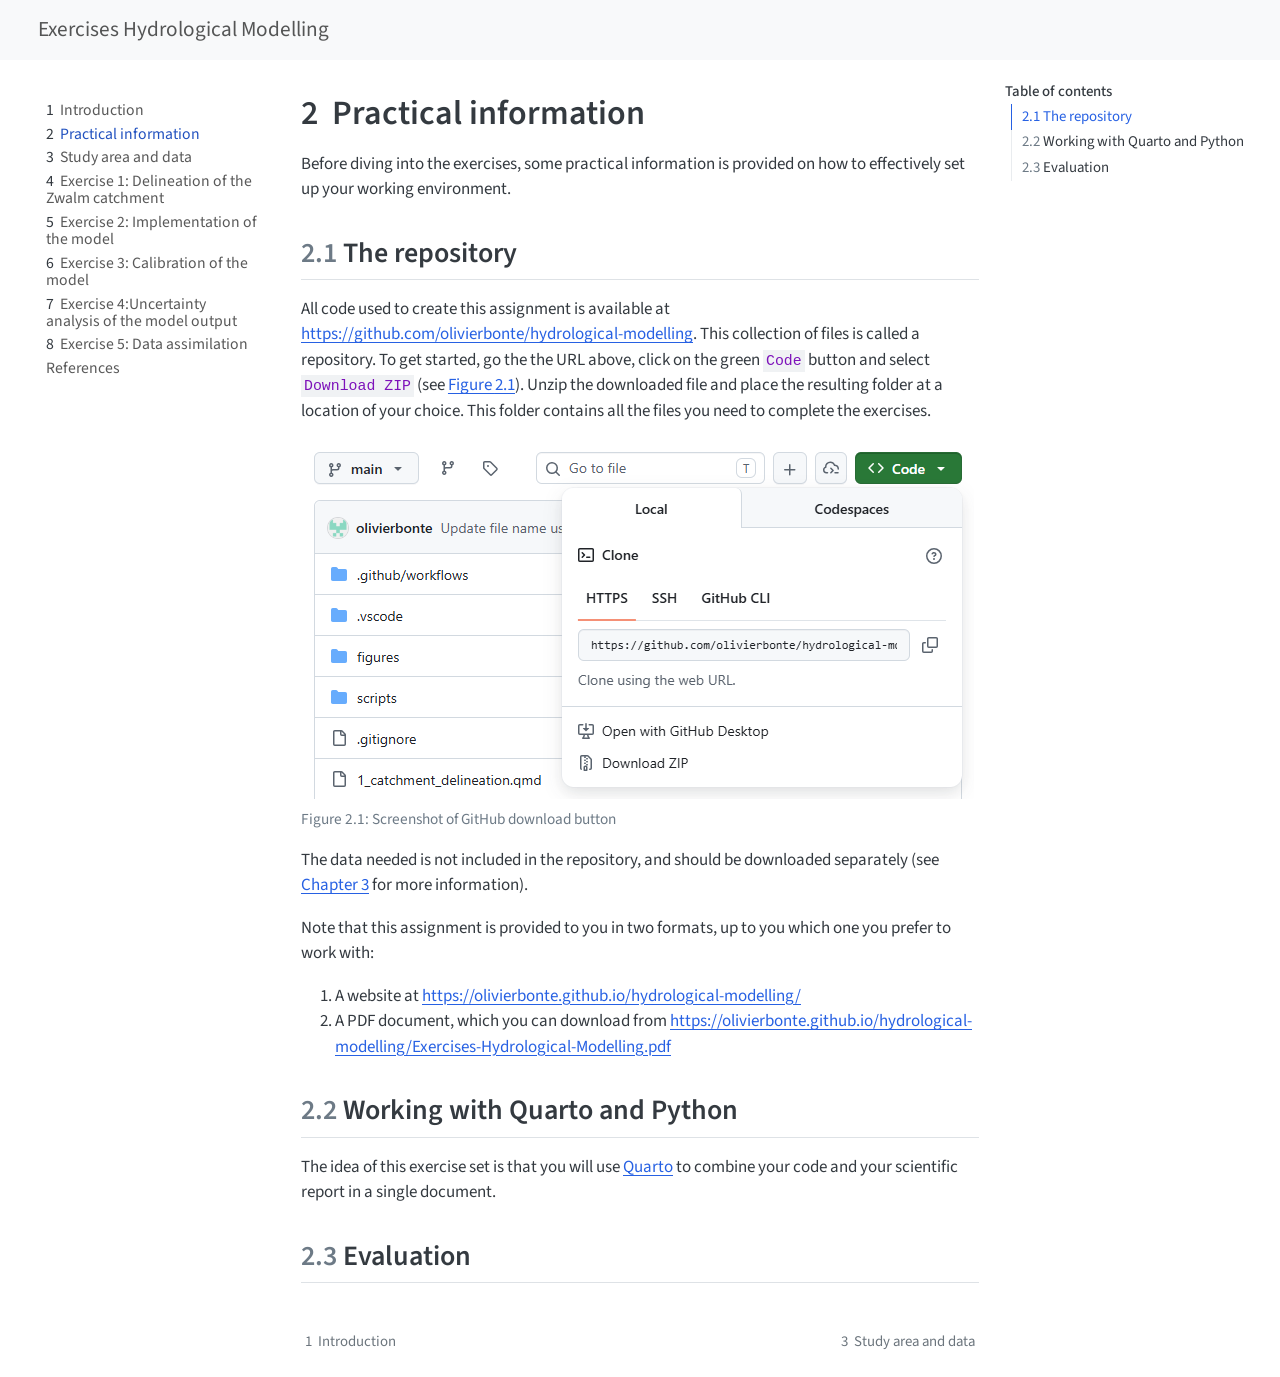
==== 0_practical_info.html @ b07ac57c "Built site for gh-pages" ====
<!DOCTYPE html>
<html xmlns="http://www.w3.org/1999/xhtml" lang="en" xml:lang="en"><head>

<meta charset="utf-8">
<meta name="generator" content="quarto-1.9.37">

<meta name="viewport" content="width=device-width, initial-scale=1.0, user-scalable=yes">


<title>2&nbsp; Practical information – Exercises Hydrological Modelling</title>
<style>
/* Default styles provided by pandoc.
** See https://pandoc.org/MANUAL.html#variables-for-html for config info.
*/
code{white-space: pre-wrap;}
span.smallcaps{font-variant: small-caps;}
div.columns{display: flex; gap: min(4vw, 1.5em);}
div.column{flex: auto; overflow-x: auto;}
div.hanging-indent{margin-left: 1.5em; text-indent: -1.5em;}
ul.task-list{list-style: none;}
ul.task-list li input[type="checkbox"] {
  width: 0.8em;
  margin: 0 0.8em 0.2em -1em; /* quarto-specific, see https://github.com/quarto-dev/quarto-cli/issues/4556 */ 
  vertical-align: middle;
}
</style>


<script src="site_libs/quarto-nav/quarto-nav.js"></script>
<script src="site_libs/quarto-nav/headroom.min.js"></script>
<script src="site_libs/clipboard/clipboard.min.js"></script>
<script src="site_libs/quarto-search/autocomplete.umd.js"></script>
<script src="site_libs/quarto-search/fuse.min.js"></script>
<script src="site_libs/quarto-search/quarto-search.js"></script>
<meta name="quarto:offset" content="./">
<link href="./0_study_area_and_data.html" rel="next">
<link href="./index.html" rel="prev">
<script src="site_libs/quarto-html/quarto.js" type="module"></script>
<script src="site_libs/quarto-html/tabsets/tabsets.js" type="module"></script>
<script src="site_libs/quarto-html/popper.min.js"></script>
<script src="site_libs/quarto-html/tippy.umd.min.js"></script>
<script src="site_libs/quarto-html/anchor.min.js"></script>
<link href="site_libs/quarto-html/tippy.css" rel="stylesheet">
<link href="site_libs/quarto-html/quarto-syntax-highlighting-7f8f88aac4f3542376d5c11b86a4c14d.css" rel="stylesheet" id="quarto-text-highlighting-styles">
<script src="site_libs/bootstrap/bootstrap.min.js"></script>
<link href="site_libs/bootstrap/bootstrap-icons.css" rel="stylesheet">
<link href="site_libs/bootstrap/bootstrap-544537484d1132e2332c9966fc148d9a.min.css" rel="stylesheet" append-hash="true" id="quarto-bootstrap" data-mode="light">
<script id="quarto-search-options" type="application/json">{
  "location": "navbar",
  "copy-button": false,
  "collapse-after": 3,
  "panel-placement": "end",
  "type": "overlay",
  "limit": 50,
  "keyboard-shortcut": [
    "f",
    "/",
    "s"
  ],
  "show-item-context": false,
  "language": {
    "search-no-results-text": "No results",
    "search-matching-documents-text": "matching documents",
    "search-copy-link-title": "Copy link to search",
    "search-hide-matches-text": "Hide additional matches",
    "search-more-match-text": "more match in this document",
    "search-more-matches-text": "more matches in this document",
    "search-clear-button-title": "Clear",
    "search-text-placeholder": "",
    "search-detached-cancel-button-title": "Cancel",
    "search-submit-button-title": "Submit",
    "search-label": "Search"
  }
}</script>


</head>

<body class="nav-sidebar floating nav-fixed quarto-light">

<div id="quarto-search-results"></div>
  <header id="quarto-header" class="headroom fixed-top">
    <nav class="navbar navbar-expand-lg " data-bs-theme="dark">
      <div class="navbar-container container-fluid">
      <div class="navbar-brand-container mx-auto">
    <a href="./index.html" class="navbar-brand navbar-brand-logo">
    <img src="./figures/logo_H-CEL_no_background.svg" alt="" class="navbar-logo light-content">
    <img src="./figures/logo_H-CEL_no_background.svg" alt="" class="navbar-logo dark-content">
    </a>
    <a class="navbar-brand" href="./index.html">
    <span class="navbar-title">Exercises Hydrological Modelling</span>
    </a>
  </div>
        <div class="quarto-navbar-tools tools-end">
    <a href="https://github.com/olivierbonte/quarto_template_ugent" title="Source Code" class="quarto-navigation-tool px-1" aria-label="Source Code"><i class="bi bi-github"></i></a>
    <a href="./Exercises-Hydrological-Modelling.pdf" title="Download PDF" class="quarto-navigation-tool px-1" aria-label="Download PDF"><i class="bi bi-file-pdf"></i></a>
</div>
          <div id="quarto-search" class="" title="Search"></div>
      </div> <!-- /container-fluid -->
    </nav>
  <nav class="quarto-secondary-nav">
    <div class="container-fluid d-flex">
      <button type="button" class="quarto-btn-toggle btn" data-bs-toggle="collapse" role="button" data-bs-target=".quarto-sidebar-collapse-item" aria-controls="quarto-sidebar" aria-expanded="false" aria-label="Toggle sidebar navigation" onclick="if (window.quartoToggleHeadroom) { window.quartoToggleHeadroom(); }">
        <i class="bi bi-layout-text-sidebar-reverse"></i>
      </button>
        <nav class="quarto-page-breadcrumbs" aria-label="breadcrumb"><ol class="breadcrumb"><li class="breadcrumb-item"><a href="./0_practical_info.html"><span class="chapter-number">2</span>&nbsp; <span class="chapter-title">Practical information</span></a></li></ol></nav>
        <a class="flex-grow-1" role="navigation" data-bs-toggle="collapse" data-bs-target=".quarto-sidebar-collapse-item" aria-controls="quarto-sidebar" aria-expanded="false" aria-label="Toggle sidebar navigation" onclick="if (window.quartoToggleHeadroom) { window.quartoToggleHeadroom(); }">      
        </a>
    </div>
  </nav>
</header>
<!-- content -->
<div id="quarto-content" class="quarto-container page-columns page-rows-contents page-layout-article page-navbar">
<!-- sidebar -->
  <nav id="quarto-sidebar" class="sidebar collapse collapse-horizontal quarto-sidebar-collapse-item sidebar-navigation floating overflow-auto">
    <div class="sidebar-menu-container"> 
    <ul class="list-unstyled mt-1">
        <li class="sidebar-item">
  <div class="sidebar-item-container"> 
  <a href="./index.html" class="sidebar-item-text sidebar-link">
 <span class="menu-text"><span class="chapter-number">1</span>&nbsp; <span class="chapter-title">Introduction</span></span></a>
  </div>
</li>
        <li class="sidebar-item">
  <div class="sidebar-item-container"> 
  <a href="./0_practical_info.html" class="sidebar-item-text sidebar-link active">
 <span class="menu-text"><span class="chapter-number">2</span>&nbsp; <span class="chapter-title">Practical information</span></span></a>
  </div>
</li>
        <li class="sidebar-item">
  <div class="sidebar-item-container"> 
  <a href="./0_study_area_and_data.html" class="sidebar-item-text sidebar-link">
 <span class="menu-text"><span class="chapter-number">3</span>&nbsp; <span class="chapter-title">Study area and data</span></span></a>
  </div>
</li>
        <li class="sidebar-item">
  <div class="sidebar-item-container"> 
  <a href="./1_catchment_delineation.html" class="sidebar-item-text sidebar-link">
 <span class="menu-text"><span class="chapter-number">4</span>&nbsp; <span class="chapter-title">Exercise 1: Delineation of the Zwalm catchment</span></span></a>
  </div>
</li>
        <li class="sidebar-item">
  <div class="sidebar-item-container"> 
  <a href="./2_model_implementation.html" class="sidebar-item-text sidebar-link">
 <span class="menu-text"><span class="chapter-number">5</span>&nbsp; <span class="chapter-title">Exercise 2: Implementation of the model</span></span></a>
  </div>
</li>
        <li class="sidebar-item">
  <div class="sidebar-item-container"> 
  <a href="./3_model_calibration.html" class="sidebar-item-text sidebar-link">
 <span class="menu-text"><span class="chapter-number">6</span>&nbsp; <span class="chapter-title">Exercise 3: Calibration of the model</span></span></a>
  </div>
</li>
        <li class="sidebar-item">
  <div class="sidebar-item-container"> 
  <a href="./4_model_uncertainty.html" class="sidebar-item-text sidebar-link">
 <span class="menu-text"><span class="chapter-number">7</span>&nbsp; <span class="chapter-title">Exercise 4:Uncertainty analysis of the model output</span></span></a>
  </div>
</li>
        <li class="sidebar-item">
  <div class="sidebar-item-container"> 
  <a href="./5_data_assimilation.html" class="sidebar-item-text sidebar-link">
 <span class="menu-text"><span class="chapter-number">8</span>&nbsp; <span class="chapter-title">Exercise 5: Data assimilation</span></span></a>
  </div>
</li>
        <li class="sidebar-item">
  <div class="sidebar-item-container"> 
  <a href="./references.html" class="sidebar-item-text sidebar-link">
 <span class="menu-text">References</span></a>
  </div>
</li>
    </ul>
    </div>
</nav>
<div id="quarto-sidebar-glass" class="quarto-sidebar-collapse-item" data-bs-toggle="collapse" data-bs-target=".quarto-sidebar-collapse-item"></div>
<!-- margin-sidebar -->
    <div id="quarto-margin-sidebar" class="sidebar margin-sidebar">
        <nav id="TOC" role="doc-toc" class="toc-active">
    <h2 id="toc-title">Table of contents</h2>
   
  <ul>
  <li><a href="#the-repository" id="toc-the-repository" class="nav-link active" data-scroll-target="#the-repository"><span class="header-section-number">2.1</span> The repository</a></li>
  <li><a href="#working-with-quarto-and-python" id="toc-working-with-quarto-and-python" class="nav-link" data-scroll-target="#working-with-quarto-and-python"><span class="header-section-number">2.2</span> Working with Quarto and Python</a></li>
  <li><a href="#evaluation" id="toc-evaluation" class="nav-link" data-scroll-target="#evaluation"><span class="header-section-number">2.3</span> Evaluation</a></li>
  </ul>
</nav>
    </div>
<!-- main -->
<main class="content" id="quarto-document-content">

<header id="title-block-header" class="quarto-title-block default">
<div class="quarto-title">
<h1 class="title"><span class="chapter-number">2</span>&nbsp; <span class="chapter-title">Practical information</span></h1>
</div>



<div class="quarto-title-meta">

    
  
    
  </div>
  


</header>


<p>Before diving into the exercises, some practical information is provided on how to effectively set up your working environment.</p>
<section id="the-repository" class="level2" data-number="2.1">
<h2 data-number="2.1" class="anchored" data-anchor-id="the-repository"><span class="header-section-number">2.1</span> The repository</h2>
<p>All code used to create this assignment is available at <a href="https://github.com/olivierbonte/hydrological-modelling">https://github.com/olivierbonte/hydrological-modelling</a>. This collection of files is called a repository. To get started, go the the URL above, click on the green <code>Code</code> button and select <code>Download ZIP</code> (see <a href="#fig-screenshot-download-button" class="quarto-xref">Figure&nbsp;<span>2.1</span></a>). Unzip the downloaded file and place the resulting folder at a location of your choice. This folder contains all the files you need to complete the exercises.</p>
<div id="fig-screenshot-download-button" class="quarto-float quarto-figure quarto-figure-center anchored">
<figure class="quarto-float quarto-float-fig figure">
<div aria-describedby="fig-screenshot-download-button-caption-0ceaefa1-69ba-4598-a22c-09a6ac19f8ca">
<img src="figures/screenshot_github_download.png" class="img-fluid figure-img">
</div>
<figcaption class="quarto-float-caption-bottom quarto-float-caption quarto-float-fig" id="fig-screenshot-download-button-caption-0ceaefa1-69ba-4598-a22c-09a6ac19f8ca">
Figure&nbsp;2.1: Screenshot of GitHub download button
</figcaption>
</figure>
</div>
<p>The data needed is not included in the repository, and should be downloaded separately (see <a href="0_study_area_and_data.html" class="quarto-xref"><span>Chapter 3</span></a> for more information).</p>
<p>Note that this assignment is provided to you in two formats, up to you which one you prefer to work with:</p>
<ol type="1">
<li>A website at <a href="https://olivierbonte.github.io/hydrological-modelling/">https://olivierbonte.github.io/hydrological-modelling/</a></li>
<li>A PDF document, which you can download from <a href="https://olivierbonte.github.io/hydrological-modelling/Exercises-Hydrological-Modelling.pdf">https://olivierbonte.github.io/hydrological-modelling/Exercises-Hydrological-Modelling.pdf</a></li>
</ol>
</section>
<section id="working-with-quarto-and-python" class="level2" data-number="2.2">
<h2 data-number="2.2" class="anchored" data-anchor-id="working-with-quarto-and-python"><span class="header-section-number">2.2</span> Working with Quarto and Python</h2>
<p>The idea of this exercise set is that you will use <a href="https://quarto.org/">Quarto</a> to combine your code and your scientific report in a single document.</p>
</section>
<section id="evaluation" class="level2" data-number="2.3">
<h2 data-number="2.3" class="anchored" data-anchor-id="evaluation"><span class="header-section-number">2.3</span> Evaluation</h2>


</section>

</main> <!-- /main -->
<script id="quarto-html-after-body" type="application/javascript">
  window.document.addEventListener("DOMContentLoaded", function (event) {
    const icon = "";
    const anchorJS = new window.AnchorJS();
    anchorJS.options = {
      placement: 'right',
      icon: icon
    };
    anchorJS.add('.anchored');
    const isCodeAnnotation = (el) => {
      for (const clz of el.classList) {
        if (clz.startsWith('code-annotation-')) {                     
          return true;
        }
      }
      return false;
    }
    const onCopySuccess = function(e) {
      // button target
      const button = e.trigger;
      // don't keep focus
      button.blur();
      // flash "checked"
      button.classList.add('code-copy-button-checked');
      var currentTitle = button.getAttribute("title");
      button.setAttribute("title", "Copied!");
      let tooltip;
      if (window.bootstrap) {
        button.setAttribute("data-bs-toggle", "tooltip");
        button.setAttribute("data-bs-placement", "left");
        button.setAttribute("data-bs-title", "Copied!");
        tooltip = new bootstrap.Tooltip(button, 
          { trigger: "manual", 
            customClass: "code-copy-button-tooltip",
            offset: [0, -8]});
        tooltip.show();    
      }
      setTimeout(function() {
        if (tooltip) {
          tooltip.hide();
          button.removeAttribute("data-bs-title");
          button.removeAttribute("data-bs-toggle");
          button.removeAttribute("data-bs-placement");
        }
        button.setAttribute("title", currentTitle);
        button.classList.remove('code-copy-button-checked');
      }, 1000);
      // clear code selection
      e.clearSelection();
    }
    const getTextToCopy = function(trigger) {
      const outerScaffold = trigger.parentElement.cloneNode(true);
      const codeEl = outerScaffold.querySelector('code');
      for (const childEl of codeEl.children) {
        if (isCodeAnnotation(childEl)) {
          childEl.remove();
        }
      }
      return codeEl.innerText;
    }
    const clipboard = new window.ClipboardJS('.code-copy-button:not([data-in-quarto-modal])', {
      text: getTextToCopy
    });
    clipboard.on('success', onCopySuccess);
    if (window.document.getElementById('quarto-embedded-source-code-modal')) {
      const clipboardModal = new window.ClipboardJS('.code-copy-button[data-in-quarto-modal]', {
        text: getTextToCopy,
        container: window.document.getElementById('quarto-embedded-source-code-modal')
      });
      clipboardModal.on('success', onCopySuccess);
    }
      var localhostRegex = new RegExp(/^(?:http|https):\/\/localhost\:?[0-9]*\//);
      var mailtoRegex = new RegExp(/^mailto:/);
        var filterRegex = new RegExp('/' + window.location.host + '/');
      var isInternal = (href) => {
          return filterRegex.test(href) || localhostRegex.test(href) || mailtoRegex.test(href);
      }
      // Inspect non-navigation links and adorn them if external
     var links = window.document.querySelectorAll('a[href]:not(.nav-link):not(.navbar-brand):not(.toc-action):not(.sidebar-link):not(.sidebar-item-toggle):not(.pagination-link):not(.no-external):not([aria-hidden]):not(.dropdown-item):not(.quarto-navigation-tool):not(.about-link)');
      for (var i=0; i<links.length; i++) {
        const link = links[i];
        if (!isInternal(link.href)) {
          // undo the damage that might have been done by quarto-nav.js in the case of
          // links that we want to consider external
          if (link.dataset.originalHref !== undefined) {
            link.href = link.dataset.originalHref;
          }
        }
      }
    function tippyHover(el, contentFn, onTriggerFn, onUntriggerFn) {
      const config = {
        allowHTML: true,
        maxWidth: 500,
        delay: 100,
        arrow: false,
        appendTo: function(el) {
            return el.parentElement;
        },
        interactive: true,
        interactiveBorder: 10,
        theme: 'quarto',
        placement: 'bottom-start',
      };
      if (contentFn) {
        config.content = contentFn;
      }
      if (onTriggerFn) {
        config.onTrigger = onTriggerFn;
      }
      if (onUntriggerFn) {
        config.onUntrigger = onUntriggerFn;
      }
      window.tippy(el, config); 
    }
    const noterefs = window.document.querySelectorAll('a[role="doc-noteref"]');
    for (var i=0; i<noterefs.length; i++) {
      const ref = noterefs[i];
      tippyHover(ref, function() {
        // use id or data attribute instead here
        let href = ref.getAttribute('data-footnote-href') || ref.getAttribute('href');
        try { href = new URL(href).hash; } catch {}
        const id = href.replace(/^#\/?/, "");
        const note = window.document.getElementById(id);
        if (note) {
          return note.innerHTML;
        } else {
          return "";
        }
      });
    }
    const xrefs = window.document.querySelectorAll('a.quarto-xref');
    const processXRef = (id, note) => {
      // Strip column container classes
      const stripColumnClz = (el) => {
        el.classList.remove("page-full", "page-columns");
        if (el.children) {
          for (const child of el.children) {
            stripColumnClz(child);
          }
        }
      }
      stripColumnClz(note)
      if (id === null || id.startsWith('sec-')) {
        // Special case sections, only their first couple elements
        const container = document.createElement("div");
        if (note.children && note.children.length > 2) {
          container.appendChild(note.children[0].cloneNode(true));
          for (let i = 1; i < note.children.length; i++) {
            const child = note.children[i];
            if (child.tagName === "P" && child.innerText === "") {
              continue;
            } else {
              container.appendChild(child.cloneNode(true));
              break;
            }
          }
          if (window.Quarto?.typesetMath) {
            window.Quarto.typesetMath(container);
          }
          return container.innerHTML
        } else {
          if (window.Quarto?.typesetMath) {
            window.Quarto.typesetMath(note);
          }
          return note.innerHTML;
        }
      } else {
        // Remove any anchor links if they are present
        const anchorLink = note.querySelector('a.anchorjs-link');
        if (anchorLink) {
          anchorLink.remove();
        }
        if (window.Quarto?.typesetMath) {
          window.Quarto.typesetMath(note);
        }
        if (note.classList.contains("callout")) {
          return note.outerHTML;
        } else {
          return note.innerHTML;
        }
      }
    }
    for (var i=0; i<xrefs.length; i++) {
      const xref = xrefs[i];
      tippyHover(xref, undefined, function(instance) {
        instance.disable();
        let url = xref.getAttribute('href');
        let hash = undefined; 
        if (url.startsWith('#')) {
          hash = url;
        } else {
          try { hash = new URL(url).hash; } catch {}
        }
        if (hash) {
          const id = hash.replace(/^#\/?/, "");
          const note = window.document.getElementById(id);
          if (note !== null) {
            try {
              const html = processXRef(id, note.cloneNode(true));
              instance.setContent(html);
            } finally {
              instance.enable();
              instance.show();
            }
          } else {
            // See if we can fetch this
            fetch(url.split('#')[0])
            .then(res => res.text())
            .then(html => {
              const parser = new DOMParser();
              const htmlDoc = parser.parseFromString(html, "text/html");
              const note = htmlDoc.getElementById(id);
              if (note !== null) {
                const html = processXRef(id, note);
                instance.setContent(html);
              } 
            }).finally(() => {
              instance.enable();
              instance.show();
            });
          }
        } else {
          // See if we can fetch a full url (with no hash to target)
          // This is a special case and we should probably do some content thinning / targeting
          fetch(url)
          .then(res => res.text())
          .then(html => {
            const parser = new DOMParser();
            const htmlDoc = parser.parseFromString(html, "text/html");
            const note = htmlDoc.querySelector('main.content');
            if (note !== null) {
              // This should only happen for chapter cross references
              // (since there is no id in the URL)
              // remove the first header
              if (note.children.length > 0 && note.children[0].tagName === "HEADER") {
                note.children[0].remove();
              }
              const html = processXRef(null, note);
              instance.setContent(html);
            } 
          }).finally(() => {
            instance.enable();
            instance.show();
          });
        }
      }, function(instance) {
      });
    }
        let selectedAnnoteEl;
        const selectorForAnnotation = ( cell, annotation) => {
          let cellAttr = 'data-code-cell="' + cell + '"';
          let lineAttr = 'data-code-annotation="' +  annotation + '"';
          const selector = 'span[' + cellAttr + '][' + lineAttr + ']';
          return selector;
        }
        const selectCodeLines = (annoteEl) => {
          const doc = window.document;
          const targetCell = annoteEl.getAttribute("data-target-cell");
          const targetAnnotation = annoteEl.getAttribute("data-target-annotation");
          const annoteSpan = window.document.querySelector(selectorForAnnotation(targetCell, targetAnnotation));
          const lines = annoteSpan.getAttribute("data-code-lines").split(",");
          const lineIds = lines.map((line) => {
            return targetCell + "-" + line;
          })
          let top = null;
          let height = null;
          let parent = null;
          if (lineIds.length > 0) {
              //compute the position of the single el (top and bottom and make a div)
              const el = window.document.getElementById(lineIds[0]);
              top = el.offsetTop;
              height = el.offsetHeight;
              parent = el.parentElement.parentElement;
            if (lineIds.length > 1) {
              const lastEl = window.document.getElementById(lineIds[lineIds.length - 1]);
              const bottom = lastEl.offsetTop + lastEl.offsetHeight;
              height = bottom - top;
            }
            if (top !== null && height !== null && parent !== null) {
              // cook up a div (if necessary) and position it 
              let div = window.document.getElementById("code-annotation-line-highlight");
              if (div === null) {
                div = window.document.createElement("div");
                div.setAttribute("id", "code-annotation-line-highlight");
                div.style.position = 'absolute';
                parent.appendChild(div);
              }
              div.style.top = top - 2 + "px";
              div.style.height = height + 4 + "px";
              div.style.left = 0;
              let gutterDiv = window.document.getElementById("code-annotation-line-highlight-gutter");
              if (gutterDiv === null) {
                gutterDiv = window.document.createElement("div");
                gutterDiv.setAttribute("id", "code-annotation-line-highlight-gutter");
                gutterDiv.style.position = 'absolute';
                const codeCell = window.document.getElementById(targetCell);
                const gutter = codeCell.querySelector('.code-annotation-gutter');
                gutter.appendChild(gutterDiv);
              }
              gutterDiv.style.top = top - 2 + "px";
              gutterDiv.style.height = height + 4 + "px";
            }
            selectedAnnoteEl = annoteEl;
          }
        };
        const unselectCodeLines = () => {
          const elementsIds = ["code-annotation-line-highlight", "code-annotation-line-highlight-gutter"];
          elementsIds.forEach((elId) => {
            const div = window.document.getElementById(elId);
            if (div) {
              div.remove();
            }
          });
          selectedAnnoteEl = undefined;
        };
          // Handle positioning of the toggle
      window.addEventListener(
        "resize",
        throttle(() => {
          elRect = undefined;
          if (selectedAnnoteEl) {
            selectCodeLines(selectedAnnoteEl);
          }
        }, 10)
      );
      function throttle(fn, ms) {
      let throttle = false;
      let timer;
        return (...args) => {
          if(!throttle) { // first call gets through
              fn.apply(this, args);
              throttle = true;
          } else { // all the others get throttled
              if(timer) clearTimeout(timer); // cancel #2
              timer = setTimeout(() => {
                fn.apply(this, args);
                timer = throttle = false;
              }, ms);
          }
        };
      }
        // Attach click handler to the DT
        const annoteDls = window.document.querySelectorAll('dt[data-target-cell]');
        for (const annoteDlNode of annoteDls) {
          annoteDlNode.addEventListener('click', (event) => {
            const clickedEl = event.target;
            if (clickedEl !== selectedAnnoteEl) {
              unselectCodeLines();
              const activeEl = window.document.querySelector('dt[data-target-cell].code-annotation-active');
              if (activeEl) {
                activeEl.classList.remove('code-annotation-active');
              }
              selectCodeLines(clickedEl);
              clickedEl.classList.add('code-annotation-active');
            } else {
              // Unselect the line
              unselectCodeLines();
              clickedEl.classList.remove('code-annotation-active');
            }
          });
        }
    const findCites = (el) => {
      const parentEl = el.parentElement;
      if (parentEl) {
        const cites = parentEl.dataset.cites;
        if (cites) {
          return {
            el,
            cites: cites.split(' ')
          };
        } else {
          return findCites(el.parentElement)
        }
      } else {
        return undefined;
      }
    };
    var bibliorefs = window.document.querySelectorAll('a[role="doc-biblioref"]');
    for (var i=0; i<bibliorefs.length; i++) {
      const ref = bibliorefs[i];
      const citeInfo = findCites(ref);
      if (citeInfo) {
        tippyHover(citeInfo.el, function() {
          var popup = window.document.createElement('div');
          citeInfo.cites.forEach(function(cite) {
            var citeDiv = window.document.createElement('div');
            citeDiv.classList.add('hanging-indent');
            citeDiv.classList.add('csl-entry');
            var biblioDiv = window.document.getElementById('ref-' + cite);
            if (biblioDiv) {
              citeDiv.innerHTML = biblioDiv.innerHTML;
            }
            popup.appendChild(citeDiv);
          });
          return popup.innerHTML;
        });
      }
    }
  });
  </script>
<nav class="page-navigation">
  <div class="nav-page nav-page-previous">
      <a href="./index.html" class="pagination-link" aria-label="Introduction">
        <i class="bi bi-arrow-left-short"></i> <span class="nav-page-text"><span class="chapter-number">1</span>&nbsp; <span class="chapter-title">Introduction</span></span>
      </a>          
  </div>
  <div class="nav-page nav-page-next">
      <a href="./0_study_area_and_data.html" class="pagination-link" aria-label="Study area and data">
        <span class="nav-page-text"><span class="chapter-number">3</span>&nbsp; <span class="chapter-title">Study area and data</span></span> <i class="bi bi-arrow-right-short"></i>
      </a>
  </div>
</nav>
</div> <!-- /content -->




</body></html>
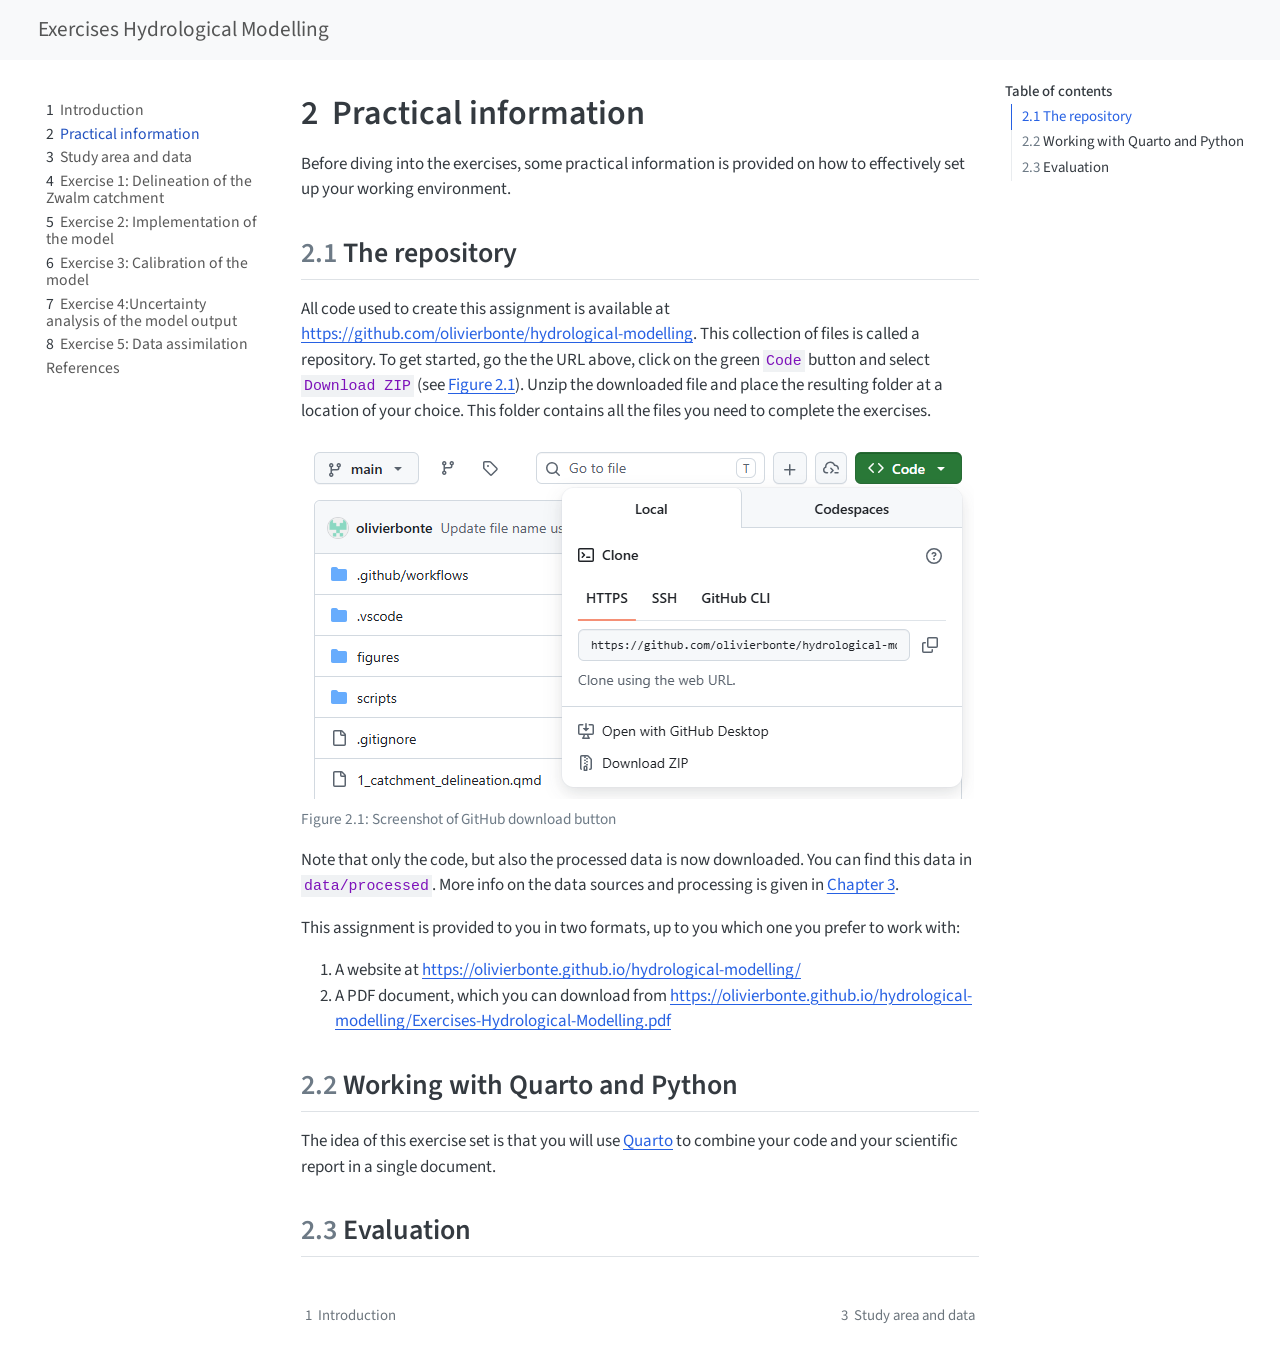
==== commit fc7c866e: "Built site for gh-pages" ====
--- a/0_practical_info.html
+++ b/0_practical_info.html
@@ -190,7 +190,7 @@
 
 <header id="title-block-header" class="quarto-title-block default">
 <div class="quarto-title">
-<h1 class="title"><span class="chapter-number">2</span>&nbsp; <span class="chapter-title">Practical information</span></h1>
+<h1 class="title"><span id="sec-practical-info" class="quarto-section-identifier"><span class="chapter-number">2</span>&nbsp; <span class="chapter-title">Practical information</span></span></h1>
 </div>
 
 
@@ -221,8 +221,8 @@
 </figcaption>
 </figure>
 </div>
-<p>The data needed is not included in the repository, and should be downloaded separately (see <a href="0_study_area_and_data.html" class="quarto-xref"><span>Chapter 3</span></a> for more information).</p>
-<p>Note that this assignment is provided to you in two formats, up to you which one you prefer to work with:</p>
+<p>Note that only the code, but also the processed data is now downloaded. You can find this data in <code>data/processed</code>. More info on the data sources and processing is given in <a href="0_study_area_and_data.html" class="quarto-xref"><span>Chapter 3</span></a>.</p>
+<p>This assignment is provided to you in two formats, up to you which one you prefer to work with:</p>
 <ol type="1">
 <li>A website at <a href="https://olivierbonte.github.io/hydrological-modelling/">https://olivierbonte.github.io/hydrological-modelling/</a></li>
 <li>A PDF document, which you can download from <a href="https://olivierbonte.github.io/hydrological-modelling/Exercises-Hydrological-Modelling.pdf">https://olivierbonte.github.io/hydrological-modelling/Exercises-Hydrological-Modelling.pdf</a></li>
